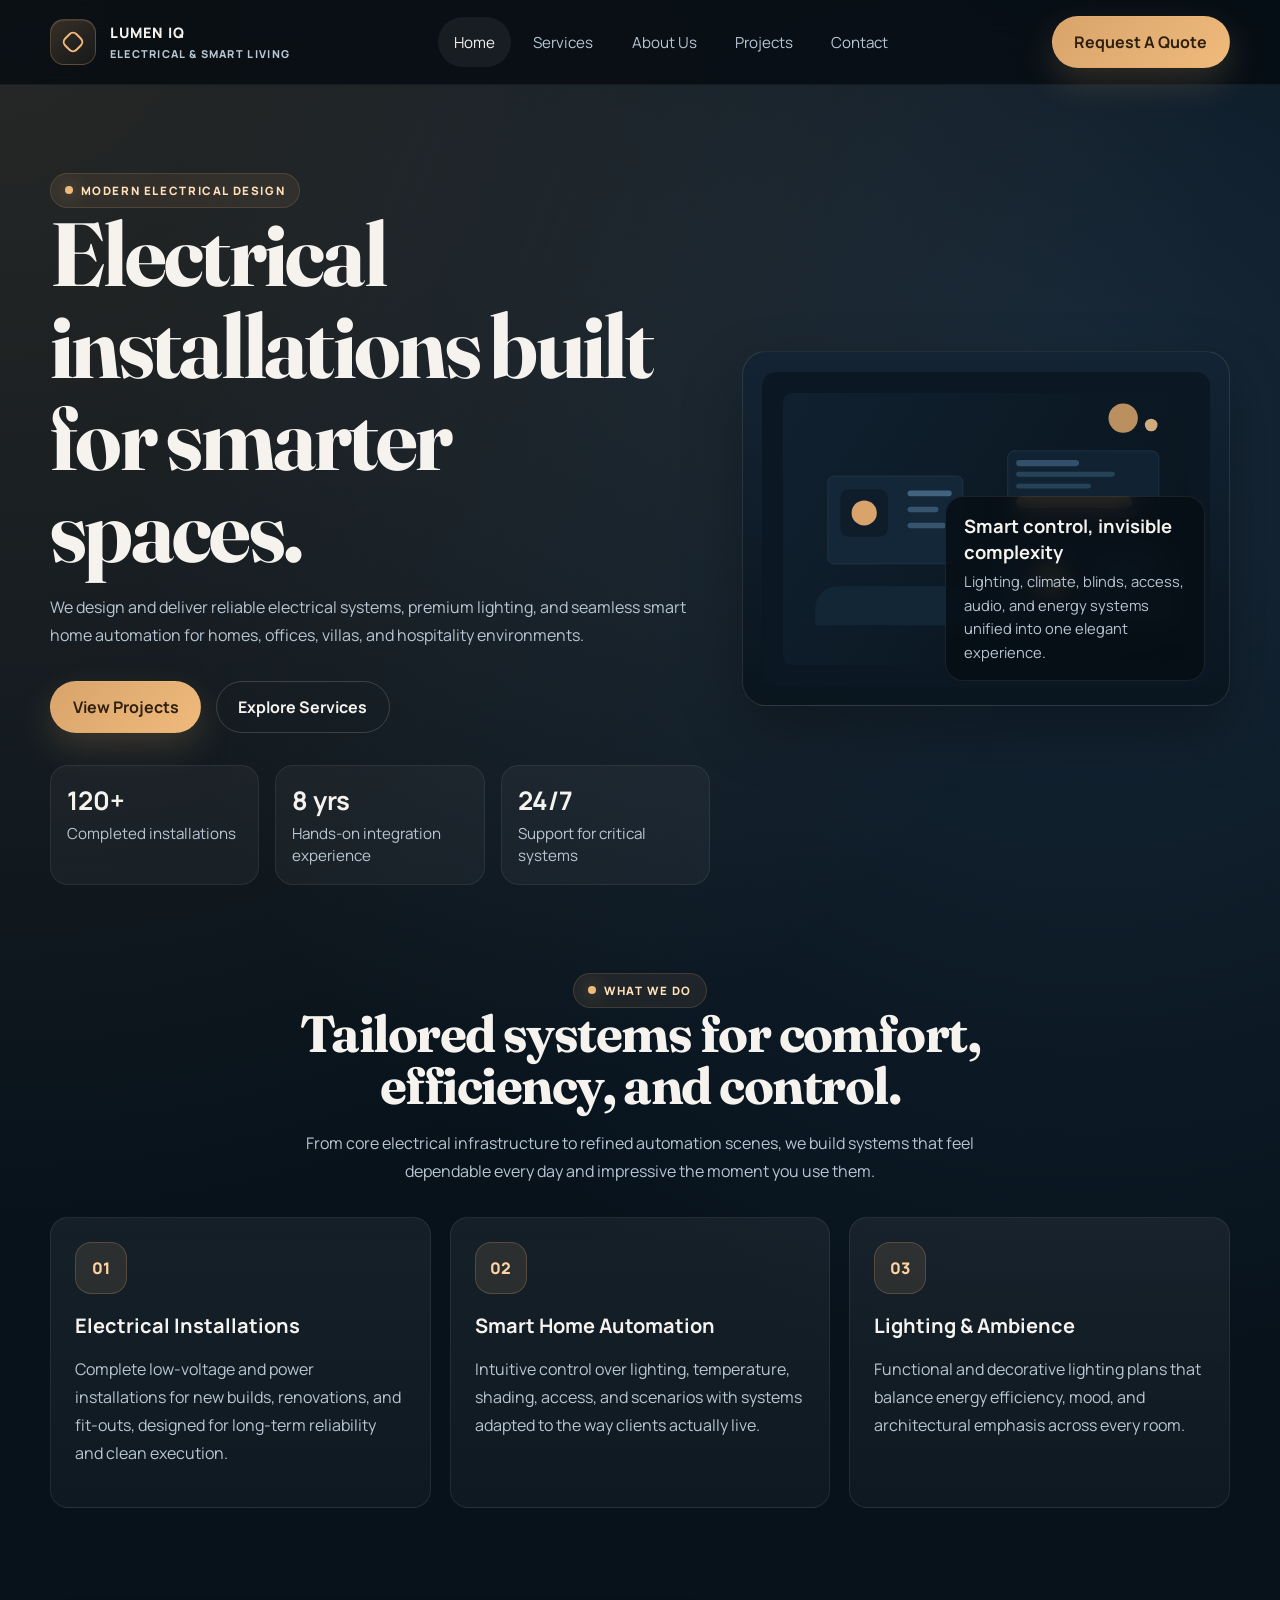
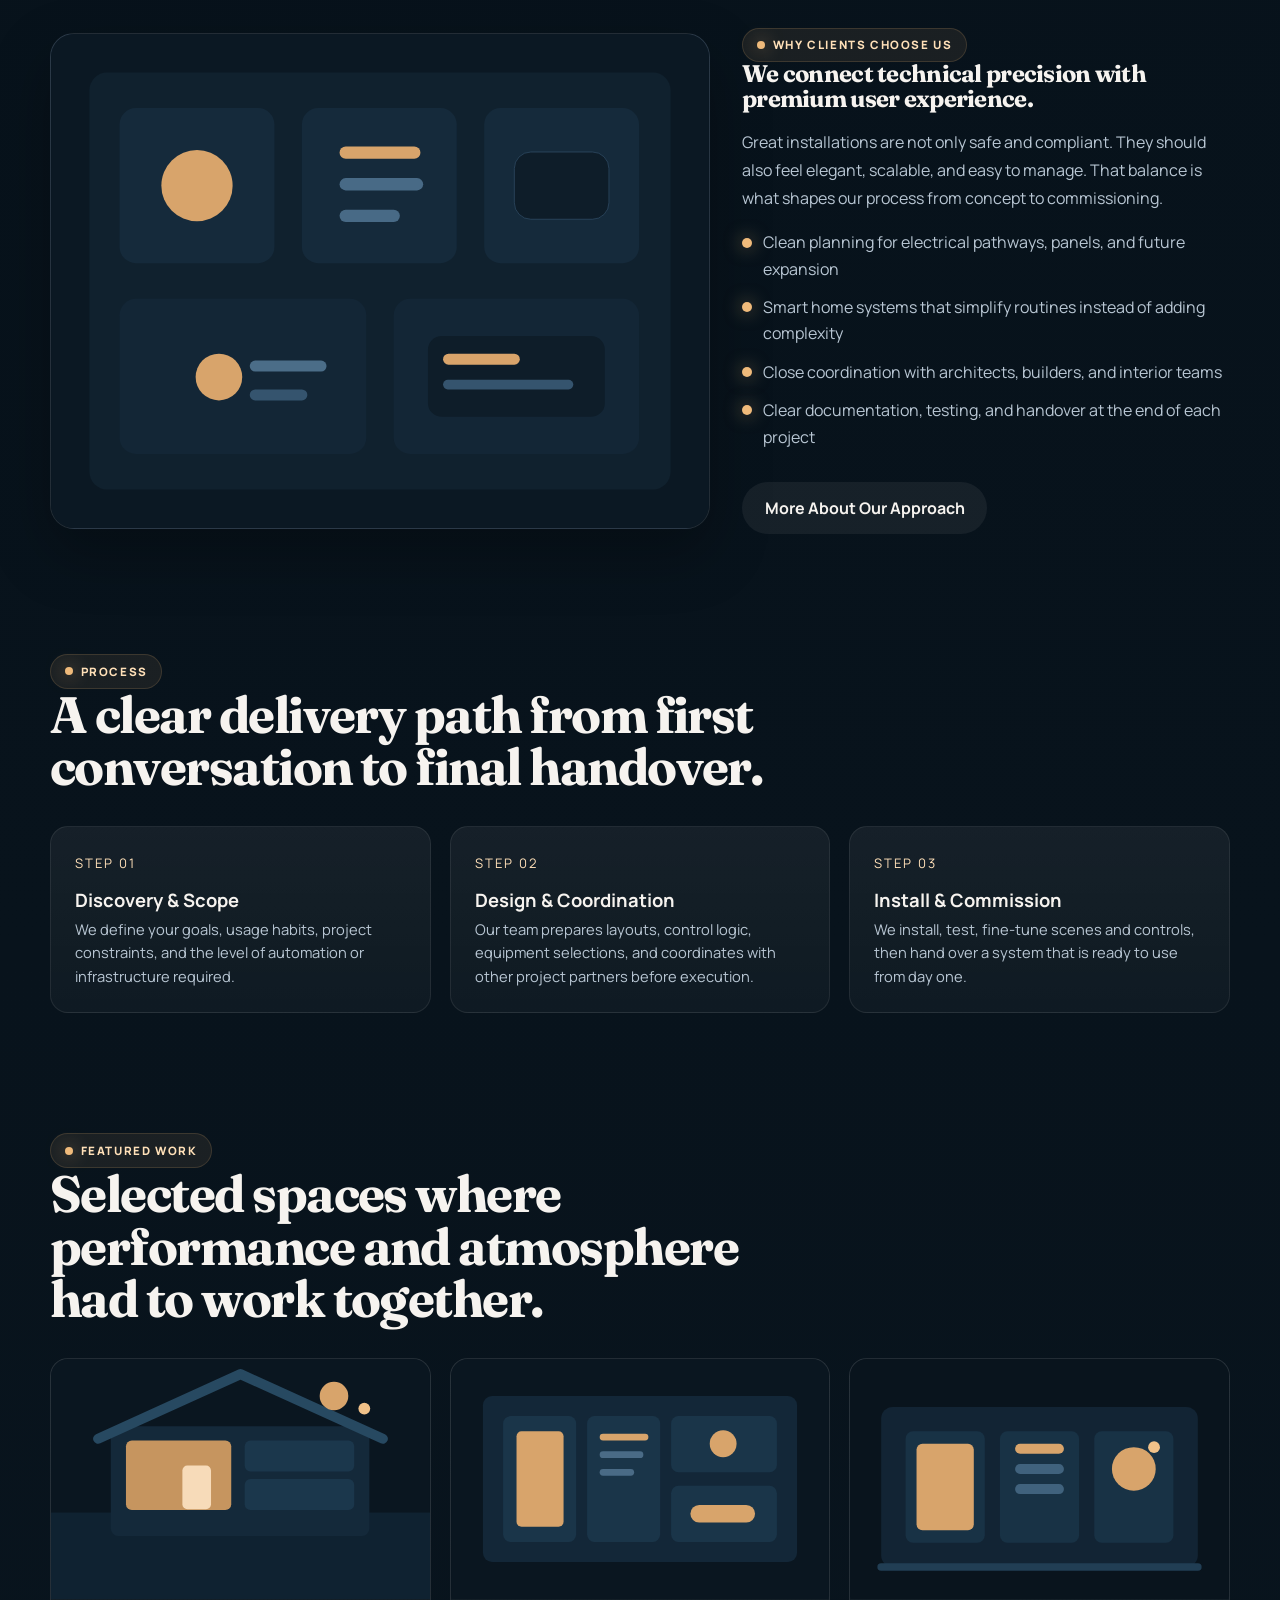
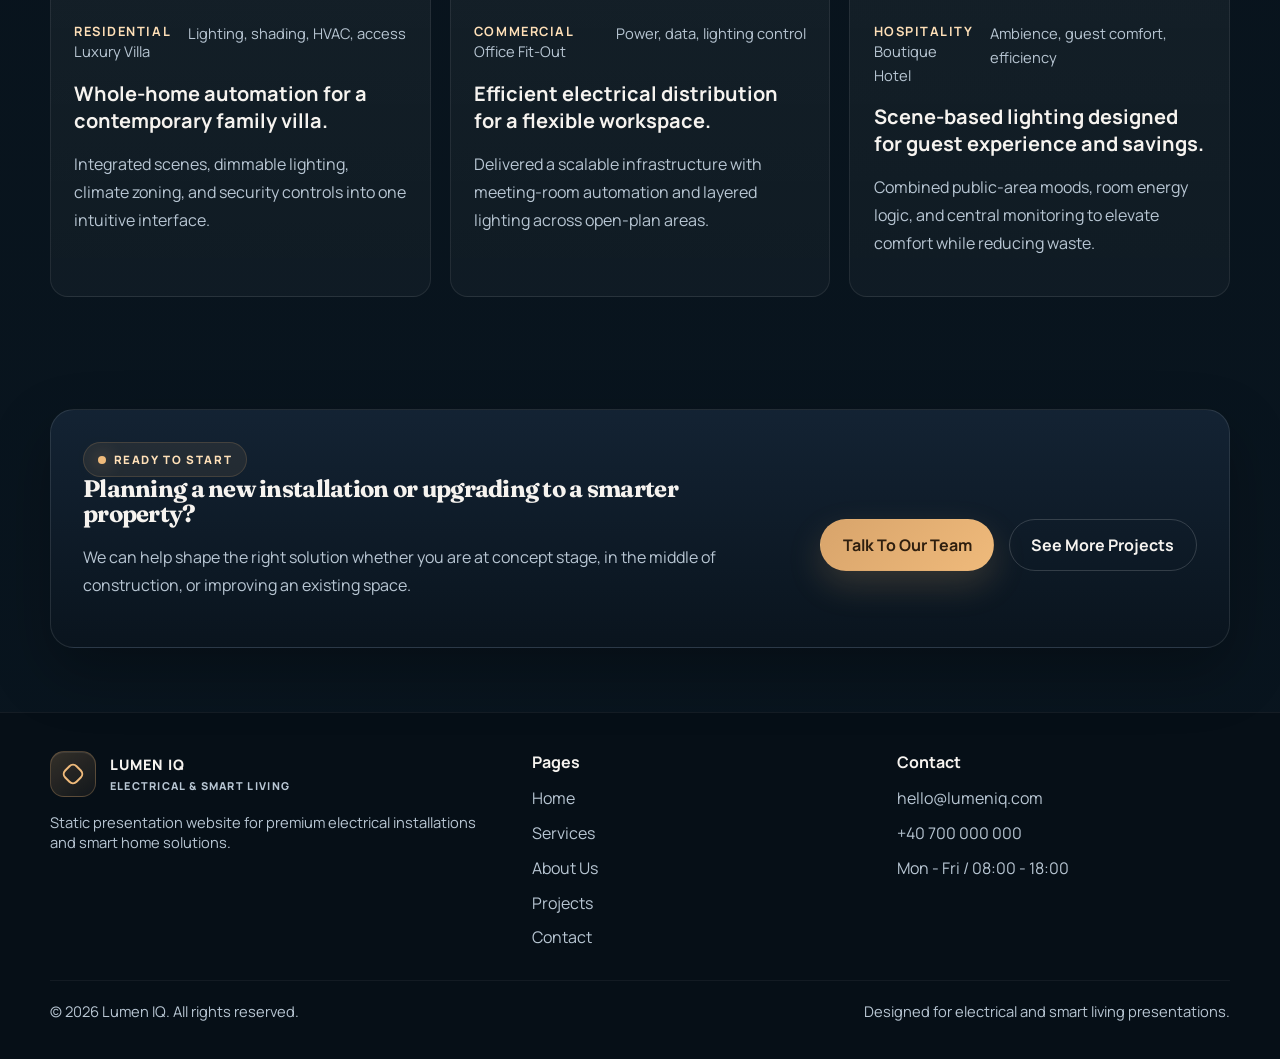
==== index.html @ ca64af01 "initial commit" ====
<!DOCTYPE html>
<html lang="en">
  <head>
    <meta charset="UTF-8" />
    <meta name="viewport" content="width=device-width, initial-scale=1.0" />
    <title>Lumen IQ | Electrical Installations & Smart Home Solutions</title>
    <meta
      name="description"
      content="Premium electrical installations and smart home solutions for residential, commercial, and hospitality projects."
    />
    <link rel="preconnect" href="https://fonts.googleapis.com" />
    <link rel="preconnect" href="https://fonts.gstatic.com" crossorigin />
    <link
      href="https://fonts.googleapis.com/css2?family=Fraunces:wght@600;700&family=Manrope:wght@400;500;600;700;800&display=swap"
      rel="stylesheet"
    />
    <link rel="stylesheet" href="css/styles.css" />
  </head>
  <body>
    <div class="page-shell">
      <header class="site-header">
        <div class="container header-inner">
          <a class="brand" href="index.html">
            <span class="brand-mark"></span>
            <span class="brand-copy">
              <span>Lumen IQ</span>
              <small>Electrical & Smart Living</small>
            </span>
          </a>
          <button
            class="nav-toggle"
            type="button"
            aria-label="Toggle navigation"
            aria-expanded="false"
            data-nav-toggle
          >
            &#9776;
          </button>
          <nav class="main-nav" data-nav>
            <a class="active" href="index.html">Home</a>
            <a href="services.html">Services</a>
            <a href="about.html">About Us</a>
            <a href="projects.html">Projects</a>
            <a href="contact.html">Contact</a>
          </nav>
          <div class="header-actions">
            <a class="button" href="contact.html">Request A Quote</a>
          </div>
        </div>
      </header>

      <main>
        <section class="hero">
          <div class="container hero-grid">
            <div class="hero-copy" data-reveal>
              <span class="eyebrow">Modern Electrical Design</span>
              <h1>Electrical installations built for smarter spaces.</h1>
              <p>
                We design and deliver reliable electrical systems, premium lighting, and seamless
                smart home automation for homes, offices, villas, and hospitality environments.
              </p>
              <div class="hero-actions">
                <a class="button" href="projects.html">View Projects</a>
                <a class="button-outline" href="services.html">Explore Services</a>
              </div>
              <div class="metrics">
                <div class="metric">
                  <strong>120+</strong>
                  <span>Completed installations</span>
                </div>
                <div class="metric">
                  <strong>8 yrs</strong>
                  <span>Hands-on integration experience</span>
                </div>
                <div class="metric">
                  <strong>24/7</strong>
                  <span>Support for critical systems</span>
                </div>
              </div>
            </div>

            <div class="hero-card" data-reveal>
              <img src="assets/img/hero-smart-home.svg" alt="Smart home control interface illustration" />
              <div class="hero-floating">
                <strong>Smart control, invisible complexity</strong>
                <span>
                  Lighting, climate, blinds, access, audio, and energy systems unified into one
                  elegant experience.
                </span>
              </div>
            </div>
          </div>
        </section>

        <section class="section">
          <div class="container">
            <div class="section-heading centered" data-reveal>
              <span class="eyebrow">What We Do</span>
              <h2>Tailored systems for comfort, efficiency, and control.</h2>
              <p>
                From core electrical infrastructure to refined automation scenes, we build systems
                that feel dependable every day and impressive the moment you use them.
              </p>
            </div>

            <div class="card-grid three">
              <article class="card" data-reveal>
                <div class="card-icon">01</div>
                <h3>Electrical Installations</h3>
                <p>
                  Complete low-voltage and power installations for new builds, renovations, and
                  fit-outs, designed for long-term reliability and clean execution.
                </p>
              </article>

              <article class="card" data-reveal>
                <div class="card-icon">02</div>
                <h3>Smart Home Automation</h3>
                <p>
                  Intuitive control over lighting, temperature, shading, access, and scenarios with
                  systems adapted to the way clients actually live.
                </p>
              </article>

              <article class="card" data-reveal>
                <div class="card-icon">03</div>
                <h3>Lighting & Ambience</h3>
                <p>
                  Functional and decorative lighting plans that balance energy efficiency, mood, and
                  architectural emphasis across every room.
                </p>
              </article>
            </div>
          </div>
        </section>

        <section class="section">
          <div class="container split-grid">
            <div class="visual-card" data-reveal>
              <img src="assets/img/services-overview.svg" alt="Overview of electrical and automation services" />
            </div>

            <div class="content-block" data-reveal>
              <span class="eyebrow">Why Clients Choose Us</span>
              <h2>We connect technical precision with premium user experience.</h2>
              <p>
                Great installations are not only safe and compliant. They should also feel elegant,
                scalable, and easy to manage. That balance is what shapes our process from concept
                to commissioning.
              </p>
              <ul class="feature-list">
                <li>Clean planning for electrical pathways, panels, and future expansion</li>
                <li>Smart home systems that simplify routines instead of adding complexity</li>
                <li>Close coordination with architects, builders, and interior teams</li>
                <li>Clear documentation, testing, and handover at the end of each project</li>
              </ul>
              <div class="inline-actions">
                <a class="button-ghost" href="about.html">More About Our Approach</a>
              </div>
            </div>
          </div>
        </section>

        <section class="section">
          <div class="container">
            <div class="section-heading" data-reveal>
              <span class="eyebrow">Process</span>
              <h2>A clear delivery path from first conversation to final handover.</h2>
            </div>

            <div class="timeline">
              <article class="timeline-step" data-reveal>
                <span class="step">Step 01</span>
                <strong>Discovery & Scope</strong>
                <span>
                  We define your goals, usage habits, project constraints, and the level of
                  automation or infrastructure required.
                </span>
              </article>
              <article class="timeline-step" data-reveal>
                <span class="step">Step 02</span>
                <strong>Design & Coordination</strong>
                <span>
                  Our team prepares layouts, control logic, equipment selections, and coordinates
                  with other project partners before execution.
                </span>
              </article>
              <article class="timeline-step" data-reveal>
                <span class="step">Step 03</span>
                <strong>Install & Commission</strong>
                <span>
                  We install, test, fine-tune scenes and controls, then hand over a system that is
                  ready to use from day one.
                </span>
              </article>
            </div>
          </div>
        </section>

        <section class="section">
          <div class="container">
            <div class="section-heading" data-reveal>
              <span class="eyebrow">Featured Work</span>
              <h2>Selected spaces where performance and atmosphere had to work together.</h2>
            </div>

            <div class="project-grid">
              <article class="project-card" data-reveal>
                <img src="assets/img/project-villa.svg" alt="Modern villa smart home project" />
                <div class="project-card-body">
                  <div class="project-meta">
                    <div>
                      <strong>Residential</strong>
                      <span>Luxury Villa</span>
                    </div>
                    <span>Lighting, shading, HVAC, access</span>
                  </div>
                  <h3>Whole-home automation for a contemporary family villa.</h3>
                  <p>
                    Integrated scenes, dimmable lighting, climate zoning, and security controls
                    into one intuitive interface.
                  </p>
                </div>
              </article>

              <article class="project-card" data-reveal>
                <img src="assets/img/project-office.svg" alt="Office electrical installation project" />
                <div class="project-card-body">
                  <div class="project-meta">
                    <div>
                      <strong>Commercial</strong>
                      <span>Office Fit-Out</span>
                    </div>
                    <span>Power, data, lighting control</span>
                  </div>
                  <h3>Efficient electrical distribution for a flexible workspace.</h3>
                  <p>
                    Delivered a scalable infrastructure with meeting-room automation and layered
                    lighting across open-plan areas.
                  </p>
                </div>
              </article>

              <article class="project-card" data-reveal>
                <img src="assets/img/project-hotel.svg" alt="Hospitality smart lighting project" />
                <div class="project-card-body">
                  <div class="project-meta">
                    <div>
                      <strong>Hospitality</strong>
                      <span>Boutique Hotel</span>
                    </div>
                    <span>Ambience, guest comfort, efficiency</span>
                  </div>
                  <h3>Scene-based lighting designed for guest experience and savings.</h3>
                  <p>
                    Combined public-area moods, room energy logic, and central monitoring to
                    elevate comfort while reducing waste.
                  </p>
                </div>
              </article>
            </div>
          </div>
        </section>

        <section class="band">
          <div class="container">
            <div class="cta-panel" data-reveal>
              <div class="cta-grid">
                <div class="cta-content">
                  <span class="eyebrow">Ready To Start</span>
                  <h2>Planning a new installation or upgrading to a smarter property?</h2>
                  <p>
                    We can help shape the right solution whether you are at concept stage, in the
                    middle of construction, or improving an existing space.
                  </p>
                </div>
                <div class="hero-actions">
                  <a class="button" href="contact.html">Talk To Our Team</a>
                  <a class="button-outline" href="projects.html">See More Projects</a>
                </div>
              </div>
            </div>
          </div>
        </section>
      </main>

      <footer class="site-footer">
        <div class="container">
          <div class="footer-grid">
            <div>
              <a class="brand" href="index.html">
                <span class="brand-mark"></span>
                <span class="brand-copy">
                  <span>Lumen IQ</span>
                  <small>Electrical & Smart Living</small>
                </span>
              </a>
              <p class="subtle">
                Static presentation website for premium electrical installations and smart home
                solutions.
              </p>
            </div>
            <div>
              <h3>Pages</h3>
              <ul class="footer-links">
                <li><a href="index.html">Home</a></li>
                <li><a href="services.html">Services</a></li>
                <li><a href="about.html">About Us</a></li>
                <li><a href="projects.html">Projects</a></li>
                <li><a href="contact.html">Contact</a></li>
              </ul>
            </div>
            <div>
              <h3>Contact</h3>
              <ul class="footer-contact">
                <li>hello@lumeniq.com</li>
                <li>+40 700 000 000</li>
                <li>Mon - Fri / 08:00 - 18:00</li>
              </ul>
            </div>
          </div>
          <div class="footer-bottom">
            <span>&copy; 2026 Lumen IQ. All rights reserved.</span>
            <span>Designed for electrical and smart living presentations.</span>
          </div>
        </div>
      </footer>
    </div>

    <script src="js/main.js"></script>
  </body>
</html>
---- css/styles.css ----
:root {
  --bg: #08131c;
  --bg-soft: #0f1d29;
  --panel: #122434;
  --panel-strong: #172b3c;
  --line: rgba(255, 255, 255, 0.1);
  --text: #f6f3ef;
  --muted: #b8c6d3;
  --accent: #d8a46b;
  --accent-strong: #efba7b;
  --accent-soft: rgba(216, 164, 107, 0.16);
  --success: #8fd2b0;
  --shadow: 0 24px 60px rgba(0, 0, 0, 0.28);
  --radius: 24px;
  --radius-sm: 18px;
  --container: 1180px;
}

*,
*::before,
*::after {
  box-sizing: border-box;
}

html {
  scroll-behavior: smooth;
}

body {
  margin: 0;
  font-family: "Manrope", "Segoe UI", sans-serif;
  color: var(--text);
  background:
    radial-gradient(circle at top left, rgba(216, 164, 107, 0.16), transparent 28%),
    radial-gradient(circle at 85% 10%, rgba(82, 121, 161, 0.22), transparent 24%),
    linear-gradient(180deg, #06111a 0%, #08131c 60%, #09151f 100%);
  min-height: 100vh;
}

img {
  display: block;
  max-width: 100%;
}

a {
  color: inherit;
  text-decoration: none;
}

button,
input,
textarea {
  font: inherit;
}

.page-shell {
  overflow: clip;
}

.container {
  width: min(calc(100% - 2rem), var(--container));
  margin: 0 auto;
}

.site-header {
  position: sticky;
  top: 0;
  z-index: 30;
  backdrop-filter: blur(18px);
  background: rgba(5, 12, 18, 0.82);
  border-bottom: 1px solid rgba(255, 255, 255, 0.05);
}

.header-inner {
  display: flex;
  align-items: center;
  justify-content: space-between;
  gap: 1rem;
  min-height: 84px;
}

.brand {
  display: inline-flex;
  align-items: center;
  gap: 0.85rem;
  font-weight: 800;
  letter-spacing: 0.08em;
  text-transform: uppercase;
  font-size: 0.9rem;
}

.brand-mark {
  width: 46px;
  height: 46px;
  border-radius: 14px;
  display: grid;
  place-items: center;
  background: linear-gradient(145deg, rgba(216, 164, 107, 0.22), rgba(216, 164, 107, 0.06));
  border: 1px solid rgba(216, 164, 107, 0.28);
  box-shadow: inset 0 1px 0 rgba(255, 255, 255, 0.08);
}

.brand-mark::before {
  content: "";
  width: 18px;
  height: 18px;
  border-radius: 6px;
  border: 2px solid var(--accent-strong);
  transform: rotate(45deg);
}

.brand-copy small {
  display: block;
  color: var(--muted);
  letter-spacing: 0.12em;
  font-size: 0.68rem;
  margin-top: 0.2rem;
}

.nav-toggle {
  display: none;
  border: 0;
  background: rgba(255, 255, 255, 0.06);
  color: var(--text);
  width: 48px;
  height: 48px;
  border-radius: 14px;
}

.main-nav {
  display: flex;
  align-items: center;
  gap: 0.4rem;
}

.main-nav a {
  padding: 0.9rem 1rem;
  border-radius: 999px;
  color: var(--muted);
  font-size: 0.95rem;
  transition: 0.25s ease;
}

.main-nav a:hover,
.main-nav a.active {
  color: var(--text);
  background: rgba(255, 255, 255, 0.06);
}

.header-actions {
  display: flex;
  align-items: center;
  gap: 0.75rem;
}

.eyebrow {
  display: inline-flex;
  align-items: center;
  gap: 0.5rem;
  padding: 0.55rem 0.85rem;
  border-radius: 999px;
  background: rgba(216, 164, 107, 0.09);
  border: 1px solid rgba(216, 164, 107, 0.18);
  color: #ffe0b8;
  text-transform: uppercase;
  letter-spacing: 0.14em;
  font-size: 0.72rem;
  font-weight: 800;
}

.eyebrow::before {
  content: "";
  width: 8px;
  height: 8px;
  border-radius: 999px;
  background: var(--accent-strong);
  box-shadow: 0 0 18px rgba(239, 186, 123, 0.7);
}

.page-hero,
.hero {
  padding: 5.5rem 0 3rem;
}

.hero-grid,
.page-hero-grid,
.split-grid,
.contact-grid,
.case-grid,
.detail-grid,
.cta-grid {
  display: grid;
  gap: 2rem;
}

.hero-grid,
.page-hero-grid,
.split-grid,
.case-grid,
.detail-grid {
  grid-template-columns: 1.15fr 0.85fr;
  align-items: center;
}

.hero-copy h1,
.page-hero-copy h1,
.section-heading h2,
.content-block h2,
.cta-content h2,
.case-study-copy h2 {
  font-family: "Fraunces", Georgia, serif;
  line-height: 1.03;
  letter-spacing: -0.03em;
  margin: 0 0 1rem;
}

.hero-copy h1,
.page-hero-copy h1 {
  font-size: clamp(2.9rem, 7vw, 5.8rem);
  max-width: 11ch;
}

.hero-copy p,
.page-hero-copy p,
.section-heading p,
.content-block p,
.cta-content p,
.case-study-copy p,
.card p,
.project-card p,
.contact-card p,
.faq-item p,
.stat p,
.list-card p {
  color: var(--muted);
  line-height: 1.75;
}

.hero-actions,
.inline-actions {
  display: flex;
  flex-wrap: wrap;
  gap: 0.9rem;
  margin-top: 2rem;
}

.button,
.button-outline,
.button-ghost {
  display: inline-flex;
  align-items: center;
  justify-content: center;
  gap: 0.6rem;
  min-height: 52px;
  padding: 0 1.35rem;
  border-radius: 999px;
  border: 1px solid transparent;
  font-weight: 700;
  transition: transform 0.25s ease, background 0.25s ease, border-color 0.25s ease;
}

.button {
  background: linear-gradient(135deg, var(--accent), var(--accent-strong));
  color: #2f1f0f;
  box-shadow: 0 14px 34px rgba(216, 164, 107, 0.2);
}

.button-outline {
  background: transparent;
  color: var(--text);
  border-color: rgba(255, 255, 255, 0.16);
}

.button-ghost {
  background: rgba(255, 255, 255, 0.06);
  color: var(--text);
}

.button:hover,
.button-outline:hover,
.button-ghost:hover {
  transform: translateY(-2px);
}

.hero-card,
.visual-card,
.cta-panel,
.quote-panel,
.contact-panel,
.panel,
.image-card {
  position: relative;
  border-radius: var(--radius);
  overflow: hidden;
  background: linear-gradient(180deg, rgba(20, 36, 52, 0.96), rgba(10, 21, 30, 0.96));
  border: 1px solid var(--line);
  box-shadow: var(--shadow);
}

.hero-card {
  padding: 1.2rem;
}

.hero-card img,
.visual-card img,
.image-card img {
  width: 100%;
  height: 100%;
  object-fit: cover;
  border-radius: calc(var(--radius) - 10px);
}

.hero-floating {
  position: absolute;
  inset: auto 1.5rem 1.5rem auto;
  max-width: 260px;
  padding: 1rem 1.1rem;
  border-radius: 18px;
  background: rgba(7, 14, 20, 0.82);
  border: 1px solid rgba(255, 255, 255, 0.08);
  backdrop-filter: blur(12px);
}

.hero-floating strong,
.project-meta strong,
.stat strong,
.info-tile strong,
.timeline-step strong {
  display: block;
  font-size: 1.15rem;
  margin-bottom: 0.3rem;
}

.hero-floating span,
.project-meta span,
.info-tile span,
.timeline-step span {
  color: var(--muted);
  line-height: 1.6;
  font-size: 0.92rem;
}

.metrics {
  display: grid;
  grid-template-columns: repeat(3, minmax(0, 1fr));
  gap: 1rem;
  margin-top: 2rem;
}

.metric {
  padding: 1.1rem 1rem;
  border-radius: 18px;
  background: rgba(255, 255, 255, 0.04);
  border: 1px solid rgba(255, 255, 255, 0.07);
}

.metric strong {
  display: block;
  font-size: 1.6rem;
  margin-bottom: 0.25rem;
}

.metric span {
  color: var(--muted);
  font-size: 0.95rem;
}

.section {
  padding: 2.5rem 0 5rem;
}

.section-heading {
  max-width: 720px;
  margin-bottom: 2rem;
}

.section-heading h2 {
  font-size: clamp(2rem, 4vw, 3.45rem);
}

.section-heading.centered {
  margin-inline: auto;
  text-align: center;
}

.card-grid,
.service-grid,
.project-grid,
.value-grid,
.team-grid,
.faq-grid,
.contact-cards,
.stats-grid,
.timeline,
.tags,
.mini-grid {
  display: grid;
  gap: 1.2rem;
}

.card-grid.three,
.project-grid,
.value-grid,
.team-grid,
.faq-grid,
.contact-cards,
.stats-grid,
.timeline {
  grid-template-columns: repeat(3, minmax(0, 1fr));
}

.service-grid,
.mini-grid {
  grid-template-columns: repeat(2, minmax(0, 1fr));
}

.card,
.project-card,
.list-card,
.contact-card,
.faq-item,
.timeline-step,
.info-tile {
  padding: 1.5rem;
  border-radius: var(--radius-sm);
  background: linear-gradient(180deg, rgba(255, 255, 255, 0.06), rgba(255, 255, 255, 0.03));
  border: 1px solid rgba(255, 255, 255, 0.08);
}

.card-icon,
.service-index,
.badge {
  width: 52px;
  height: 52px;
  border-radius: 16px;
  display: grid;
  place-items: center;
  margin-bottom: 1.1rem;
  background: rgba(216, 164, 107, 0.12);
  border: 1px solid rgba(216, 164, 107, 0.24);
  color: #ffd3a2;
  font-weight: 800;
}

.service-index {
  width: 62px;
  font-size: 0.95rem;
}

.card h3,
.project-card h3,
.list-card h3,
.faq-item h3,
.contact-card h3,
.content-block h3 {
  margin: 0 0 0.65rem;
  font-size: 1.25rem;
}

.check-list,
.feature-list,
.contact-list,
.service-points {
  list-style: none;
  padding: 0;
  margin: 1.1rem 0 0;
  display: grid;
  gap: 0.75rem;
}

.check-list li,
.feature-list li,
.contact-list li,
.service-points li {
  display: flex;
  gap: 0.7rem;
  align-items: flex-start;
  color: var(--muted);
  line-height: 1.65;
}

.check-list li::before,
.feature-list li::before,
.contact-list li::before,
.service-points li::before {
  content: "";
  width: 10px;
  height: 10px;
  border-radius: 999px;
  margin-top: 0.52rem;
  flex: 0 0 auto;
  background: var(--accent-strong);
  box-shadow: 0 0 18px rgba(239, 186, 123, 0.6);
}

.band {
  padding: 2rem 0;
}

.cta-panel {
  padding: 2rem;
}

.cta-grid {
  grid-template-columns: 1fr auto;
  align-items: center;
}

.quote-panel,
.contact-panel,
.panel {
  padding: 1.8rem;
}

.quote-panel p {
  font-family: "Fraunces", Georgia, serif;
  font-size: 1.5rem;
  line-height: 1.5;
  margin: 0;
}

.quote-panel footer {
  color: var(--muted);
  margin-top: 1rem;
}

.stat {
  padding: 1.5rem;
  border-radius: var(--radius-sm);
  background: rgba(255, 255, 255, 0.04);
  border: 1px solid rgba(255, 255, 255, 0.08);
}

.stat strong {
  font-size: 2rem;
}

.project-card {
  overflow: hidden;
  padding: 0;
}

.project-card img {
  height: 240px;
  width: 100%;
  object-fit: cover;
}

.project-card-body {
  padding: 1.45rem;
}

.project-meta {
  display: flex;
  justify-content: space-between;
  gap: 1rem;
  margin-bottom: 1rem;
  color: var(--muted);
  font-size: 0.95rem;
}

.project-meta strong {
  font-size: 0.8rem;
  text-transform: uppercase;
  letter-spacing: 0.12em;
  margin-bottom: 0;
  color: #ffe0b8;
}

.tags {
  grid-template-columns: repeat(auto-fit, minmax(120px, max-content));
  justify-content: flex-start;
}

.tag {
  display: inline-flex;
  align-items: center;
  justify-content: center;
  min-height: 42px;
  padding: 0 1rem;
  border-radius: 999px;
  background: rgba(255, 255, 255, 0.05);
  border: 1px solid rgba(255, 255, 255, 0.08);
  color: var(--muted);
  font-size: 0.92rem;
}

.page-hero-copy {
  max-width: 720px;
}

.page-hero-copy h1 {
  max-width: none;
}

.pill-row {
  display: flex;
  flex-wrap: wrap;
  gap: 0.75rem;
  margin-top: 1.5rem;
}

.pill {
  display: inline-flex;
  align-items: center;
  gap: 0.5rem;
  min-height: 40px;
  padding: 0 1rem;
  border-radius: 999px;
  background: rgba(255, 255, 255, 0.05);
  border: 1px solid rgba(255, 255, 255, 0.08);
  color: var(--muted);
}

.timeline-step {
  min-height: 100%;
}

.timeline-step span.step {
  display: inline-flex;
  margin-bottom: 0.8rem;
  color: #ffe0b8;
  font-size: 0.82rem;
  text-transform: uppercase;
  letter-spacing: 0.15em;
}

.contact-grid {
  grid-template-columns: 0.9fr 1.1fr;
  align-items: start;
}

.contact-cards {
  margin-top: 1.5rem;
}

.contact-form {
  display: grid;
  gap: 1rem;
}

.field-row {
  display: grid;
  grid-template-columns: repeat(2, minmax(0, 1fr));
  gap: 1rem;
}

.field label {
  display: block;
  margin-bottom: 0.55rem;
  color: #dde7f0;
  font-size: 0.94rem;
}

.field input,
.field textarea {
  width: 100%;
  border: 1px solid rgba(255, 255, 255, 0.1);
  background: rgba(255, 255, 255, 0.04);
  color: var(--text);
  padding: 0.95rem 1rem;
  border-radius: 16px;
  outline: none;
  transition: border-color 0.25s ease, background 0.25s ease;
}

.field input:focus,
.field textarea:focus {
  border-color: rgba(216, 164, 107, 0.55);
  background: rgba(255, 255, 255, 0.06);
}

.form-note,
.subtle {
  color: var(--muted);
  font-size: 0.92rem;
}

.status-note {
  display: none;
  padding: 0.85rem 1rem;
  border-radius: 14px;
  background: rgba(143, 210, 176, 0.12);
  border: 1px solid rgba(143, 210, 176, 0.2);
  color: #d7f4e4;
}

.status-note.visible {
  display: block;
}

.faq-item p,
.contact-card p,
.list-card p {
  margin-bottom: 0;
}

.site-footer {
  margin-top: 2rem;
  padding: 2.4rem 0;
  border-top: 1px solid rgba(255, 255, 255, 0.06);
  background: rgba(4, 10, 16, 0.5);
}

.footer-grid {
  display: grid;
  grid-template-columns: 1.15fr 0.85fr 0.85fr;
  gap: 2rem;
  align-items: start;
}

.footer-grid h3 {
  margin-top: 0;
  margin-bottom: 0.9rem;
  font-size: 1rem;
}

.footer-links,
.footer-contact {
  list-style: none;
  padding: 0;
  margin: 0;
  display: grid;
  gap: 0.8rem;
  color: var(--muted);
}

.footer-bottom {
  margin-top: 2rem;
  padding-top: 1.2rem;
  border-top: 1px solid rgba(255, 255, 255, 0.05);
  display: flex;
  justify-content: space-between;
  gap: 1rem;
  color: var(--muted);
  font-size: 0.92rem;
}

[data-reveal] {
  opacity: 0;
  transform: translateY(24px);
  transition: opacity 0.6s ease, transform 0.6s ease;
}

[data-reveal].visible {
  opacity: 1;
  transform: translateY(0);
}

@media (max-width: 980px) {
  .main-nav {
    position: absolute;
    top: calc(100% + 0.75rem);
    left: 1rem;
    right: 1rem;
    padding: 1rem;
    border-radius: 22px;
    border: 1px solid rgba(255, 255, 255, 0.08);
    background: rgba(7, 14, 20, 0.96);
    box-shadow: var(--shadow);
    flex-direction: column;
    align-items: stretch;
    display: none;
  }

  .main-nav.open {
    display: flex;
  }

  .main-nav a {
    border-radius: 14px;
  }

  .nav-toggle {
    display: inline-grid;
    place-items: center;
  }

  .header-actions .button {
    display: none;
  }

  .hero-grid,
  .page-hero-grid,
  .split-grid,
  .detail-grid,
  .case-grid,
  .contact-grid,
  .cta-grid,
  .footer-grid {
    grid-template-columns: 1fr;
  }

  .card-grid.three,
  .project-grid,
  .value-grid,
  .team-grid,
  .faq-grid,
  .contact-cards,
  .stats-grid,
  .timeline,
  .service-grid,
  .mini-grid,
  .field-row,
  .metrics {
    grid-template-columns: 1fr;
  }

  .page-hero,
  .hero {
    padding-top: 4.5rem;
  }

  .hero-copy h1,
  .page-hero-copy h1 {
    max-width: none;
  }

  .hero-floating {
    position: static;
    margin-top: 1rem;
    max-width: none;
  }
}

@media (max-width: 640px) {
  .container {
    width: min(calc(100% - 1.25rem), var(--container));
  }

  .header-inner {
    min-height: 76px;
  }

  .brand-copy span {
    display: block;
  }

  .hero-copy h1,
  .page-hero-copy h1 {
    font-size: clamp(2.4rem, 12vw, 4rem);
  }

  .section {
    padding: 2rem 0 4rem;
  }

  .cta-panel,
  .quote-panel,
  .contact-panel,
  .panel,
  .card,
  .project-card-body,
  .list-card,
  .contact-card,
  .faq-item,
  .timeline-step {
    padding: 1.25rem;
  }
}
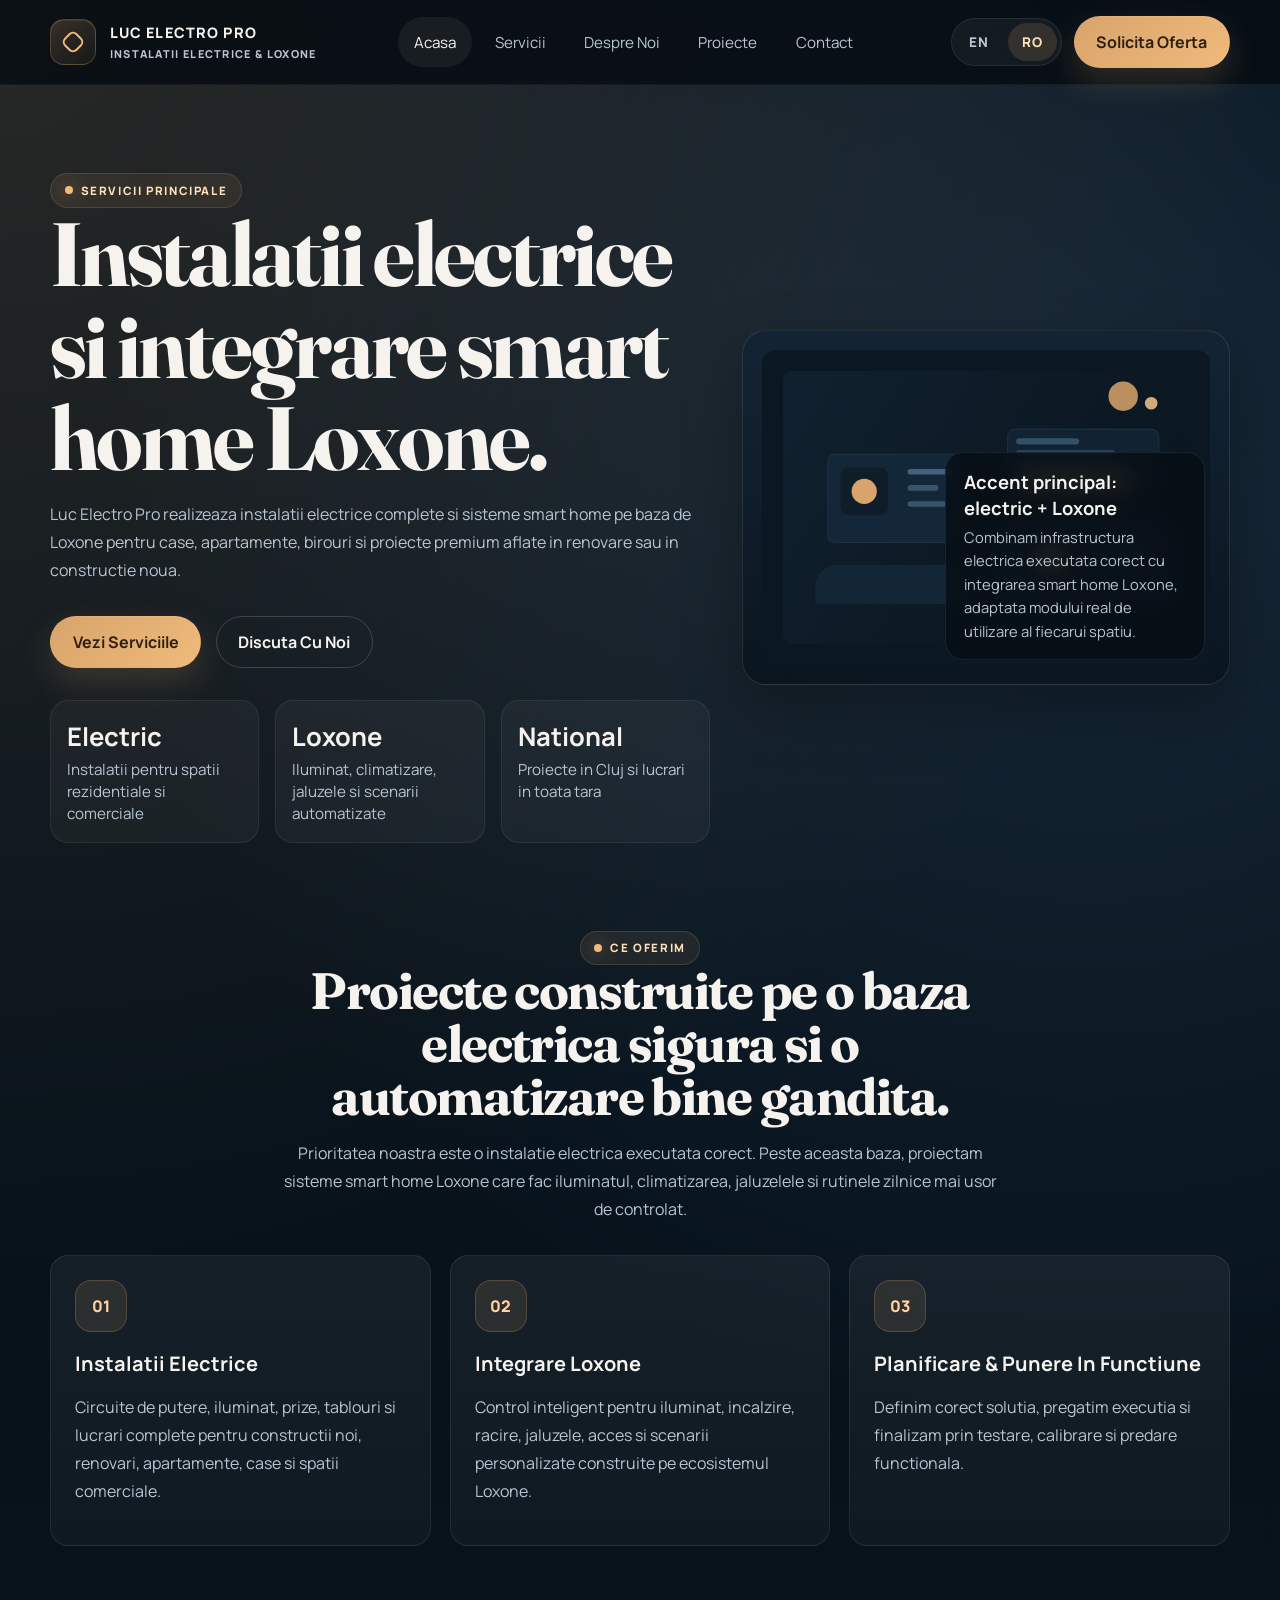
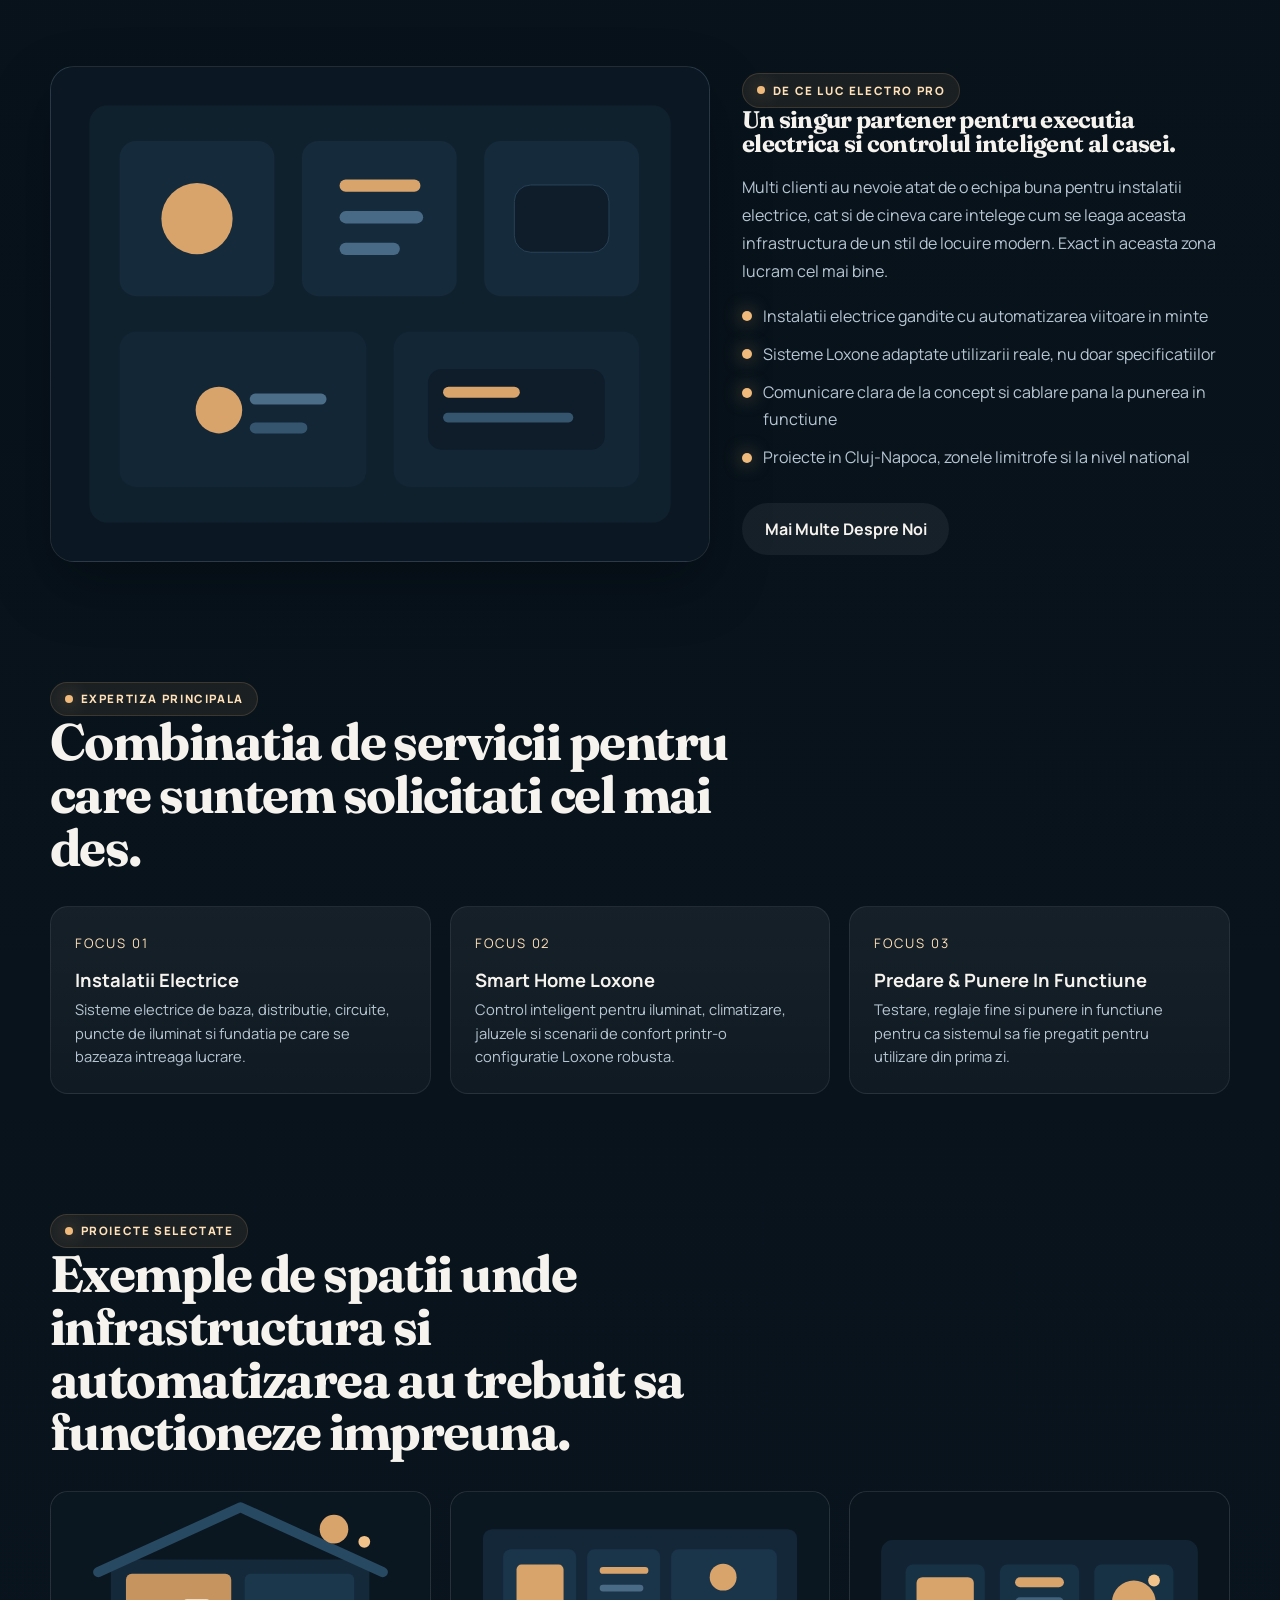
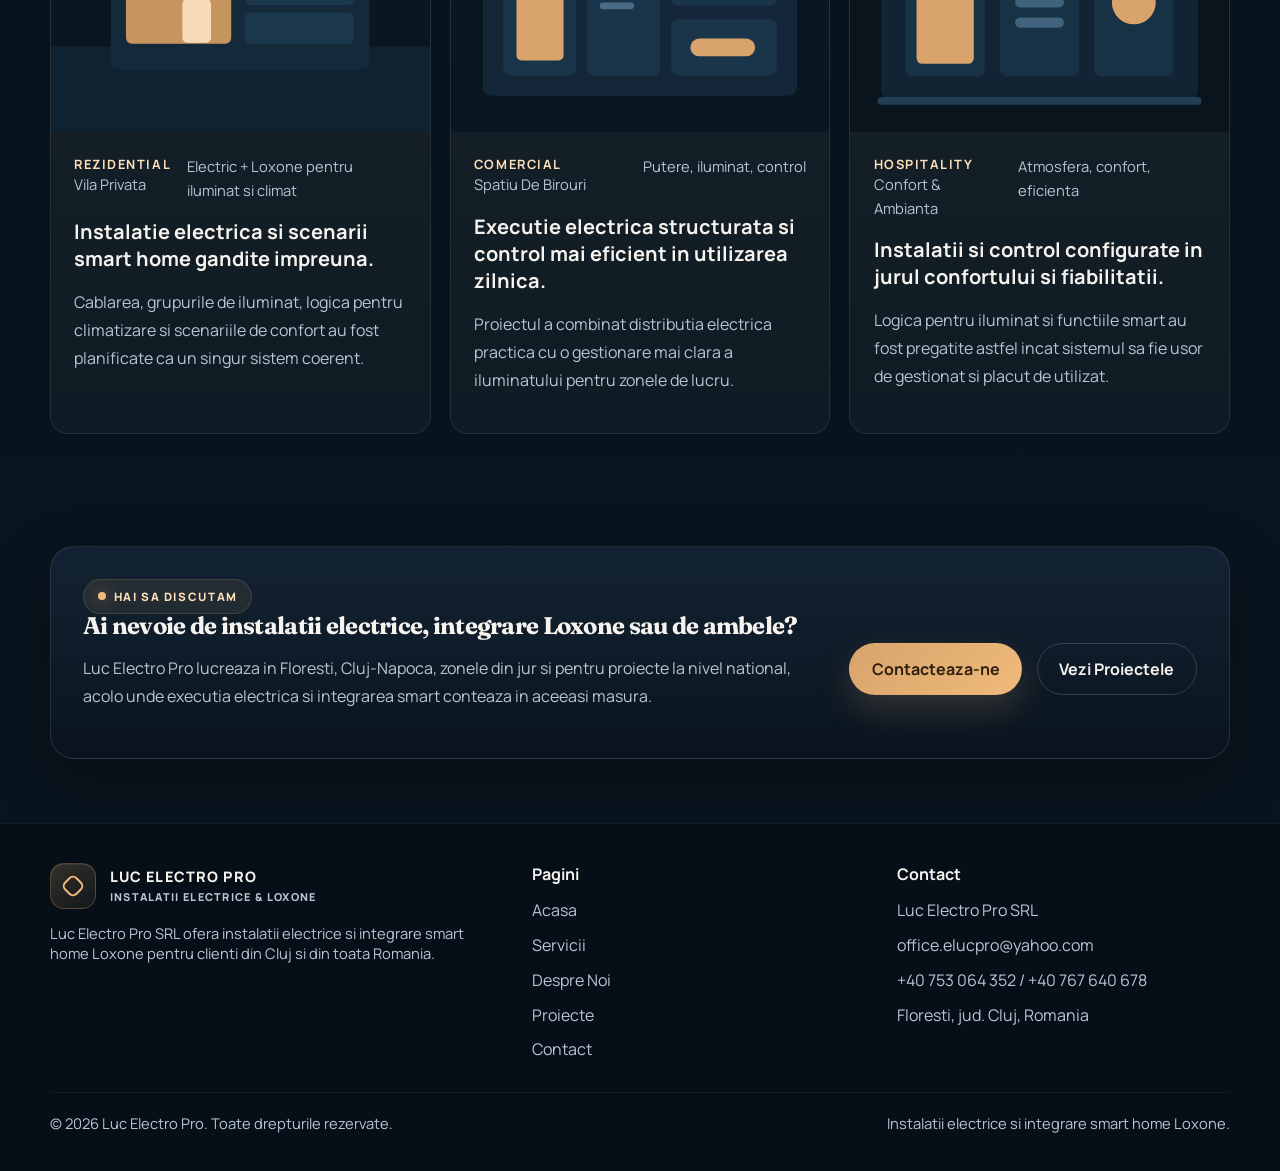
==== commit 5f746fec: "Add Luc Electro Pro bilingual site and SEO updates" ====
--- a/index.html
+++ b/index.html
@@ -1,13 +1,43 @@
 <!DOCTYPE html>
-<html lang="en">
+<html lang="ro">
   <head>
     <meta charset="UTF-8" />
     <meta name="viewport" content="width=device-width, initial-scale=1.0" />
-    <title>Lumen IQ | Electrical Installations & Smart Home Solutions</title>
+    <title>Luc Electro Pro | Instalatii Electrice si Integrare Smart Home Loxone</title>
     <meta
       name="description"
-      content="Premium electrical installations and smart home solutions for residential, commercial, and hospitality projects."
+      content="Luc Electro Pro SRL ofera instalatii electrice si integrare smart home Loxone in Cluj-Napoca, zonele din jur si pentru proiecte la nivel national."
     />
+    <meta name="robots" content="index, follow" />
+    <link rel="canonical" href="/index.html" />
+    <link rel="alternate" hreflang="ro" href="/index.html" />
+    <link rel="alternate" hreflang="en" href="/en/index.html" />
+    <link rel="alternate" hreflang="x-default" href="/index.html" />
+    <meta property="og:type" content="website" />
+    <meta property="og:title" content="Luc Electro Pro | Instalatii Electrice si Integrare Smart Home Loxone" />
+    <meta property="og:description" content="Luc Electro Pro SRL ofera instalatii electrice si integrare smart home Loxone in Cluj-Napoca, zonele din jur si pentru proiecte la nivel national." />
+    <meta property="og:locale" content="ro_RO" />
+    <meta property="og:locale:alternate" content="en_US" />
+    <meta name="twitter:card" content="summary_large_image" />
+    <script type="application/ld+json">
+      {
+        "@context": "https://schema.org",
+        "@type": "Electrician",
+        "name": "Luc Electro Pro SRL",
+        "email": "office.elucpro@yahoo.com",
+        "telephone": ["+40 753 064 352", "+40 767 640 678"],
+        "address": {
+          "@type": "PostalAddress",
+          "streetAddress": "Strada Somesului nr. 2B, scara 1, ap.3",
+          "addressLocality": "Floresti",
+          "addressRegion": "Cluj",
+          "addressCountry": "RO"
+        },
+        "areaServed": ["Cluj-Napoca", "Zonele din jur", "Romania"],
+        "knowsLanguage": ["ro", "en"],
+        "description": "Instalatii electrice si integrare smart home Loxone pentru proiecte rezidentiale, comerciale si nationale."
+      }
+    </script>
     <link rel="preconnect" href="https://fonts.googleapis.com" />
     <link rel="preconnect" href="https://fonts.gstatic.com" crossorigin />
     <link
@@ -23,28 +53,26 @@
           <a class="brand" href="index.html">
             <span class="brand-mark"></span>
             <span class="brand-copy">
-              <span>Lumen IQ</span>
-              <small>Electrical & Smart Living</small>
+              <span>Luc Electro Pro</span>
+              <small>Instalatii Electrice & Loxone</small>
             </span>
           </a>
-          <button
-            class="nav-toggle"
-            type="button"
-            aria-label="Toggle navigation"
-            aria-expanded="false"
-            data-nav-toggle
-          >
+          <button class="nav-toggle" type="button" aria-label="Comuta navigatia" aria-expanded="false" data-nav-toggle>
             &#9776;
           </button>
           <nav class="main-nav" data-nav>
-            <a class="active" href="index.html">Home</a>
-            <a href="services.html">Services</a>
-            <a href="about.html">About Us</a>
-            <a href="projects.html">Projects</a>
+            <a class="active" href="index.html">Acasa</a>
+            <a href="services.html">Servicii</a>
+            <a href="about.html">Despre Noi</a>
+            <a href="projects.html">Proiecte</a>
             <a href="contact.html">Contact</a>
           </nav>
           <div class="header-actions">
-            <a class="button" href="contact.html">Request A Quote</a>
+            <div class="lang-switch" aria-label="Selector limba">
+              <a href="en/index.html">EN</a>
+              <a class="active" href="index.html">RO</a>
+            </div>
+            <a class="button" href="contact.html">Solicita Oferta</a>
           </div>
         </div>
       </header>
@@ -53,39 +81,40 @@
         <section class="hero">
           <div class="container hero-grid">
             <div class="hero-copy" data-reveal>
-              <span class="eyebrow">Modern Electrical Design</span>
-              <h1>Electrical installations built for smarter spaces.</h1>
+              <span class="eyebrow">Servicii Principale</span>
+              <h1>Instalatii electrice si integrare smart home Loxone.</h1>
               <p>
-                We design and deliver reliable electrical systems, premium lighting, and seamless
-                smart home automation for homes, offices, villas, and hospitality environments.
+                Luc Electro Pro realizeaza instalatii electrice complete si sisteme smart home pe
+                baza de Loxone pentru case, apartamente, birouri si proiecte premium aflate in
+                renovare sau in constructie noua.
               </p>
               <div class="hero-actions">
-                <a class="button" href="projects.html">View Projects</a>
-                <a class="button-outline" href="services.html">Explore Services</a>
+                <a class="button" href="services.html">Vezi Serviciile</a>
+                <a class="button-outline" href="contact.html">Discuta Cu Noi</a>
               </div>
               <div class="metrics">
                 <div class="metric">
-                  <strong>120+</strong>
-                  <span>Completed installations</span>
+                  <strong>Electric</strong>
+                  <span>Instalatii pentru spatii rezidentiale si comerciale</span>
                 </div>
                 <div class="metric">
-                  <strong>8 yrs</strong>
-                  <span>Hands-on integration experience</span>
+                  <strong>Loxone</strong>
+                  <span>Iluminat, climatizare, jaluzele si scenarii automatizate</span>
                 </div>
                 <div class="metric">
-                  <strong>24/7</strong>
-                  <span>Support for critical systems</span>
+                  <strong>National</strong>
+                  <span>Proiecte in Cluj si lucrari in toata tara</span>
                 </div>
               </div>
             </div>
 
             <div class="hero-card" data-reveal>
-              <img src="assets/img/hero-smart-home.svg" alt="Smart home control interface illustration" />
+              <img src="assets/img/hero-smart-home.svg" alt="Ilustratie instalatii electrice si control smart home" />
               <div class="hero-floating">
-                <strong>Smart control, invisible complexity</strong>
+                <strong>Accent principal: electric + Loxone</strong>
                 <span>
-                  Lighting, climate, blinds, access, audio, and energy systems unified into one
-                  elegant experience.
+                  Combinam infrastructura electrica executata corect cu integrarea smart home
+                  Loxone, adaptata modului real de utilizare al fiecarui spatiu.
                 </span>
               </div>
             </div>
@@ -95,39 +124,40 @@
         <section class="section">
           <div class="container">
             <div class="section-heading centered" data-reveal>
-              <span class="eyebrow">What We Do</span>
-              <h2>Tailored systems for comfort, efficiency, and control.</h2>
+              <span class="eyebrow">Ce Oferim</span>
+              <h2>Proiecte construite pe o baza electrica sigura si o automatizare bine gandita.</h2>
               <p>
-                From core electrical infrastructure to refined automation scenes, we build systems
-                that feel dependable every day and impressive the moment you use them.
+                Prioritatea noastra este o instalatie electrica executata corect. Peste aceasta baza,
+                proiectam sisteme smart home Loxone care fac iluminatul, climatizarea, jaluzelele si
+                rutinele zilnice mai usor de controlat.
               </p>
             </div>
 
             <div class="card-grid three">
               <article class="card" data-reveal>
                 <div class="card-icon">01</div>
-                <h3>Electrical Installations</h3>
+                <h3>Instalatii Electrice</h3>
                 <p>
-                  Complete low-voltage and power installations for new builds, renovations, and
-                  fit-outs, designed for long-term reliability and clean execution.
+                  Circuite de putere, iluminat, prize, tablouri si lucrari complete pentru
+                  constructii noi, renovari, apartamente, case si spatii comerciale.
                 </p>
               </article>
 
               <article class="card" data-reveal>
                 <div class="card-icon">02</div>
-                <h3>Smart Home Automation</h3>
+                <h3>Integrare Loxone</h3>
                 <p>
-                  Intuitive control over lighting, temperature, shading, access, and scenarios with
-                  systems adapted to the way clients actually live.
+                  Control inteligent pentru iluminat, incalzire, racire, jaluzele, acces si scenarii
+                  personalizate construite pe ecosistemul Loxone.
                 </p>
               </article>
 
               <article class="card" data-reveal>
                 <div class="card-icon">03</div>
-                <h3>Lighting & Ambience</h3>
+                <h3>Planificare & Punere In Functiune</h3>
                 <p>
-                  Functional and decorative lighting plans that balance energy efficiency, mood, and
-                  architectural emphasis across every room.
+                  Definim corect solutia, pregatim executia si finalizam prin testare, calibrare si
+                  predare functionala.
                 </p>
               </article>
             </div>
@@ -137,25 +167,25 @@
         <section class="section">
           <div class="container split-grid">
             <div class="visual-card" data-reveal>
-              <img src="assets/img/services-overview.svg" alt="Overview of electrical and automation services" />
+              <img src="assets/img/services-overview.svg" alt="Prezentare servicii Luc Electro Pro" />
             </div>
 
             <div class="content-block" data-reveal>
-              <span class="eyebrow">Why Clients Choose Us</span>
-              <h2>We connect technical precision with premium user experience.</h2>
+              <span class="eyebrow">De Ce Luc Electro Pro</span>
+              <h2>Un singur partener pentru executia electrica si controlul inteligent al casei.</h2>
               <p>
-                Great installations are not only safe and compliant. They should also feel elegant,
-                scalable, and easy to manage. That balance is what shapes our process from concept
-                to commissioning.
+                Multi clienti au nevoie atat de o echipa buna pentru instalatii electrice, cat si de
+                cineva care intelege cum se leaga aceasta infrastructura de un stil de locuire modern.
+                Exact in aceasta zona lucram cel mai bine.
               </p>
               <ul class="feature-list">
-                <li>Clean planning for electrical pathways, panels, and future expansion</li>
-                <li>Smart home systems that simplify routines instead of adding complexity</li>
-                <li>Close coordination with architects, builders, and interior teams</li>
-                <li>Clear documentation, testing, and handover at the end of each project</li>
+                <li>Instalatii electrice gandite cu automatizarea viitoare in minte</li>
+                <li>Sisteme Loxone adaptate utilizarii reale, nu doar specificatiilor</li>
+                <li>Comunicare clara de la concept si cablare pana la punerea in functiune</li>
+                <li>Proiecte in Cluj-Napoca, zonele limitrofe si la nivel national</li>
               </ul>
               <div class="inline-actions">
-                <a class="button-ghost" href="about.html">More About Our Approach</a>
+                <a class="button-ghost" href="about.html">Mai Multe Despre Noi</a>
               </div>
             </div>
           </div>
@@ -164,33 +194,33 @@
         <section class="section">
           <div class="container">
             <div class="section-heading" data-reveal>
-              <span class="eyebrow">Process</span>
-              <h2>A clear delivery path from first conversation to final handover.</h2>
+              <span class="eyebrow">Expertiza Principala</span>
+              <h2>Combinatia de servicii pentru care suntem solicitati cel mai des.</h2>
             </div>
 
             <div class="timeline">
               <article class="timeline-step" data-reveal>
-                <span class="step">Step 01</span>
-                <strong>Discovery & Scope</strong>
+                <span class="step">Focus 01</span>
+                <strong>Instalatii Electrice</strong>
                 <span>
-                  We define your goals, usage habits, project constraints, and the level of
-                  automation or infrastructure required.
+                  Sisteme electrice de baza, distributie, circuite, puncte de iluminat si fundatia
+                  pe care se bazeaza intreaga lucrare.
                 </span>
               </article>
               <article class="timeline-step" data-reveal>
-                <span class="step">Step 02</span>
-                <strong>Design & Coordination</strong>
+                <span class="step">Focus 02</span>
+                <strong>Smart Home Loxone</strong>
                 <span>
-                  Our team prepares layouts, control logic, equipment selections, and coordinates
-                  with other project partners before execution.
+                  Control inteligent pentru iluminat, climatizare, jaluzele si scenarii de confort
+                  printr-o configuratie Loxone robusta.
                 </span>
               </article>
               <article class="timeline-step" data-reveal>
-                <span class="step">Step 03</span>
-                <strong>Install & Commission</strong>
+                <span class="step">Focus 03</span>
+                <strong>Predare & Punere In Functiune</strong>
                 <span>
-                  We install, test, fine-tune scenes and controls, then hand over a system that is
-                  ready to use from day one.
+                  Testare, reglaje fine si punere in functiune pentru ca sistemul sa fie pregatit
+                  pentru utilizare din prima zi.
                 </span>
               </article>
             </div>
@@ -200,61 +230,61 @@
         <section class="section">
           <div class="container">
             <div class="section-heading" data-reveal>
-              <span class="eyebrow">Featured Work</span>
-              <h2>Selected spaces where performance and atmosphere had to work together.</h2>
+              <span class="eyebrow">Proiecte Selectate</span>
+              <h2>Exemple de spatii unde infrastructura si automatizarea au trebuit sa functioneze impreuna.</h2>
             </div>
 
             <div class="project-grid">
               <article class="project-card" data-reveal>
-                <img src="assets/img/project-villa.svg" alt="Modern villa smart home project" />
+                <img src="assets/img/project-villa.svg" alt="Proiect rezidential electric si Loxone" />
                 <div class="project-card-body">
                   <div class="project-meta">
                     <div>
-                      <strong>Residential</strong>
-                      <span>Luxury Villa</span>
+                      <strong>Rezidential</strong>
+                      <span>Vila Privata</span>
                     </div>
-                    <span>Lighting, shading, HVAC, access</span>
+                    <span>Electric + Loxone pentru iluminat si climat</span>
                   </div>
-                  <h3>Whole-home automation for a contemporary family villa.</h3>
+                  <h3>Instalatie electrica si scenarii smart home gandite impreuna.</h3>
                   <p>
-                    Integrated scenes, dimmable lighting, climate zoning, and security controls
-                    into one intuitive interface.
+                    Cablarea, grupurile de iluminat, logica pentru climatizare si scenariile de
+                    confort au fost planificate ca un singur sistem coerent.
                   </p>
                 </div>
               </article>
 
               <article class="project-card" data-reveal>
-                <img src="assets/img/project-office.svg" alt="Office electrical installation project" />
+                <img src="assets/img/project-office.svg" alt="Proiect electric comercial" />
                 <div class="project-card-body">
                   <div class="project-meta">
                     <div>
-                      <strong>Commercial</strong>
-                      <span>Office Fit-Out</span>
+                      <strong>Comercial</strong>
+                      <span>Spatiu De Birouri</span>
                     </div>
-                    <span>Power, data, lighting control</span>
+                    <span>Putere, iluminat, control</span>
                   </div>
-                  <h3>Efficient electrical distribution for a flexible workspace.</h3>
+                  <h3>Executie electrica structurata si control mai eficient in utilizarea zilnica.</h3>
                   <p>
-                    Delivered a scalable infrastructure with meeting-room automation and layered
-                    lighting across open-plan areas.
+                    Proiectul a combinat distributia electrica practica cu o gestionare mai clara a
+                    iluminatului pentru zonele de lucru.
                   </p>
                 </div>
               </article>
 
               <article class="project-card" data-reveal>
-                <img src="assets/img/project-hotel.svg" alt="Hospitality smart lighting project" />
+                <img src="assets/img/project-hotel.svg" alt="Proiect ospitalitate iluminat si automatizare" />
                 <div class="project-card-body">
                   <div class="project-meta">
                     <div>
                       <strong>Hospitality</strong>
-                      <span>Boutique Hotel</span>
+                      <span>Confort & Ambianta</span>
                     </div>
-                    <span>Ambience, guest comfort, efficiency</span>
+                    <span>Atmosfera, confort, eficienta</span>
                   </div>
-                  <h3>Scene-based lighting designed for guest experience and savings.</h3>
+                  <h3>Instalatii si control configurate in jurul confortului si fiabilitatii.</h3>
                   <p>
-                    Combined public-area moods, room energy logic, and central monitoring to
-                    elevate comfort while reducing waste.
+                    Logica pentru iluminat si functiile smart au fost pregatite astfel incat sistemul
+                    sa fie usor de gestionat si placut de utilizat.
                   </p>
                 </div>
               </article>
@@ -267,16 +297,17 @@
             <div class="cta-panel" data-reveal>
               <div class="cta-grid">
                 <div class="cta-content">
-                  <span class="eyebrow">Ready To Start</span>
-                  <h2>Planning a new installation or upgrading to a smarter property?</h2>
+                  <span class="eyebrow">Hai Sa Discutam</span>
+                  <h2>Ai nevoie de instalatii electrice, integrare Loxone sau de ambele?</h2>
                   <p>
-                    We can help shape the right solution whether you are at concept stage, in the
-                    middle of construction, or improving an existing space.
+                    Luc Electro Pro lucreaza in Floresti, Cluj-Napoca, zonele din jur si pentru
+                    proiecte la nivel national, acolo unde executia electrica si integrarea smart
+                    conteaza in aceeasi masura.
                   </p>
                 </div>
                 <div class="hero-actions">
-                  <a class="button" href="contact.html">Talk To Our Team</a>
-                  <a class="button-outline" href="projects.html">See More Projects</a>
+                  <a class="button" href="contact.html">Contacteaza-ne</a>
+                  <a class="button-outline" href="projects.html">Vezi Proiectele</a>
                 </div>
               </div>
             </div>
@@ -291,37 +322,38 @@
               <a class="brand" href="index.html">
                 <span class="brand-mark"></span>
                 <span class="brand-copy">
-                  <span>Lumen IQ</span>
-                  <small>Electrical & Smart Living</small>
+                  <span>Luc Electro Pro</span>
+                  <small>Instalatii Electrice & Loxone</small>
                 </span>
               </a>
               <p class="subtle">
-                Static presentation website for premium electrical installations and smart home
-                solutions.
+                Luc Electro Pro SRL ofera instalatii electrice si integrare smart home Loxone pentru
+                clienti din Cluj si din toata Romania.
               </p>
             </div>
             <div>
-              <h3>Pages</h3>
+              <h3>Pagini</h3>
               <ul class="footer-links">
-                <li><a href="index.html">Home</a></li>
-                <li><a href="services.html">Services</a></li>
-                <li><a href="about.html">About Us</a></li>
-                <li><a href="projects.html">Projects</a></li>
+                <li><a href="index.html">Acasa</a></li>
+                <li><a href="services.html">Servicii</a></li>
+                <li><a href="about.html">Despre Noi</a></li>
+                <li><a href="projects.html">Proiecte</a></li>
                 <li><a href="contact.html">Contact</a></li>
               </ul>
             </div>
             <div>
               <h3>Contact</h3>
               <ul class="footer-contact">
-                <li>hello@lumeniq.com</li>
-                <li>+40 700 000 000</li>
-                <li>Mon - Fri / 08:00 - 18:00</li>
+                <li>Luc Electro Pro SRL</li>
+                <li>office.elucpro@yahoo.com</li>
+                <li>+40 753 064 352 / +40 767 640 678</li>
+                <li>Floresti, jud. Cluj, Romania</li>
               </ul>
             </div>
           </div>
           <div class="footer-bottom">
-            <span>&copy; 2026 Lumen IQ. All rights reserved.</span>
-            <span>Designed for electrical and smart living presentations.</span>
+            <span>&copy; 2026 Luc Electro Pro. Toate drepturile rezervate.</span>
+            <span>Instalatii electrice si integrare smart home Loxone.</span>
           </div>
         </div>
       </footer>
@@ -330,3 +362,5 @@
     <script src="js/main.js"></script>
   </body>
 </html>
+
+
--- a/css/styles.css
+++ b/css/styles.css
@@ -153,6 +153,36 @@
   gap: 0.75rem;
 }
 
+.lang-switch {
+  display: inline-flex;
+  align-items: center;
+  gap: 0.35rem;
+  padding: 0.25rem;
+  border-radius: 999px;
+  background: rgba(255, 255, 255, 0.05);
+  border: 1px solid rgba(255, 255, 255, 0.08);
+}
+
+.lang-switch a {
+  min-width: 42px;
+  min-height: 38px;
+  padding: 0 0.85rem;
+  border-radius: 999px;
+  display: inline-flex;
+  align-items: center;
+  justify-content: center;
+  font-size: 0.84rem;
+  font-weight: 800;
+  letter-spacing: 0.08em;
+  text-transform: uppercase;
+  color: var(--muted);
+}
+
+.lang-switch a.active {
+  background: rgba(216, 164, 107, 0.16);
+  color: #ffe0b8;
+}
+
 .eyebrow {
   display: inline-flex;
   align-items: center;
@@ -586,7 +616,7 @@
 }
 
 .page-hero-copy {
-  max-width: 720px;
+  /* max-width: 720px; */
 }
 
 .page-hero-copy h1 {
@@ -626,7 +656,7 @@
 }
 
 .contact-grid {
-  grid-template-columns: 0.9fr 1.1fr;
+  grid-template-columns: 1fr;
   align-items: start;
 }
 
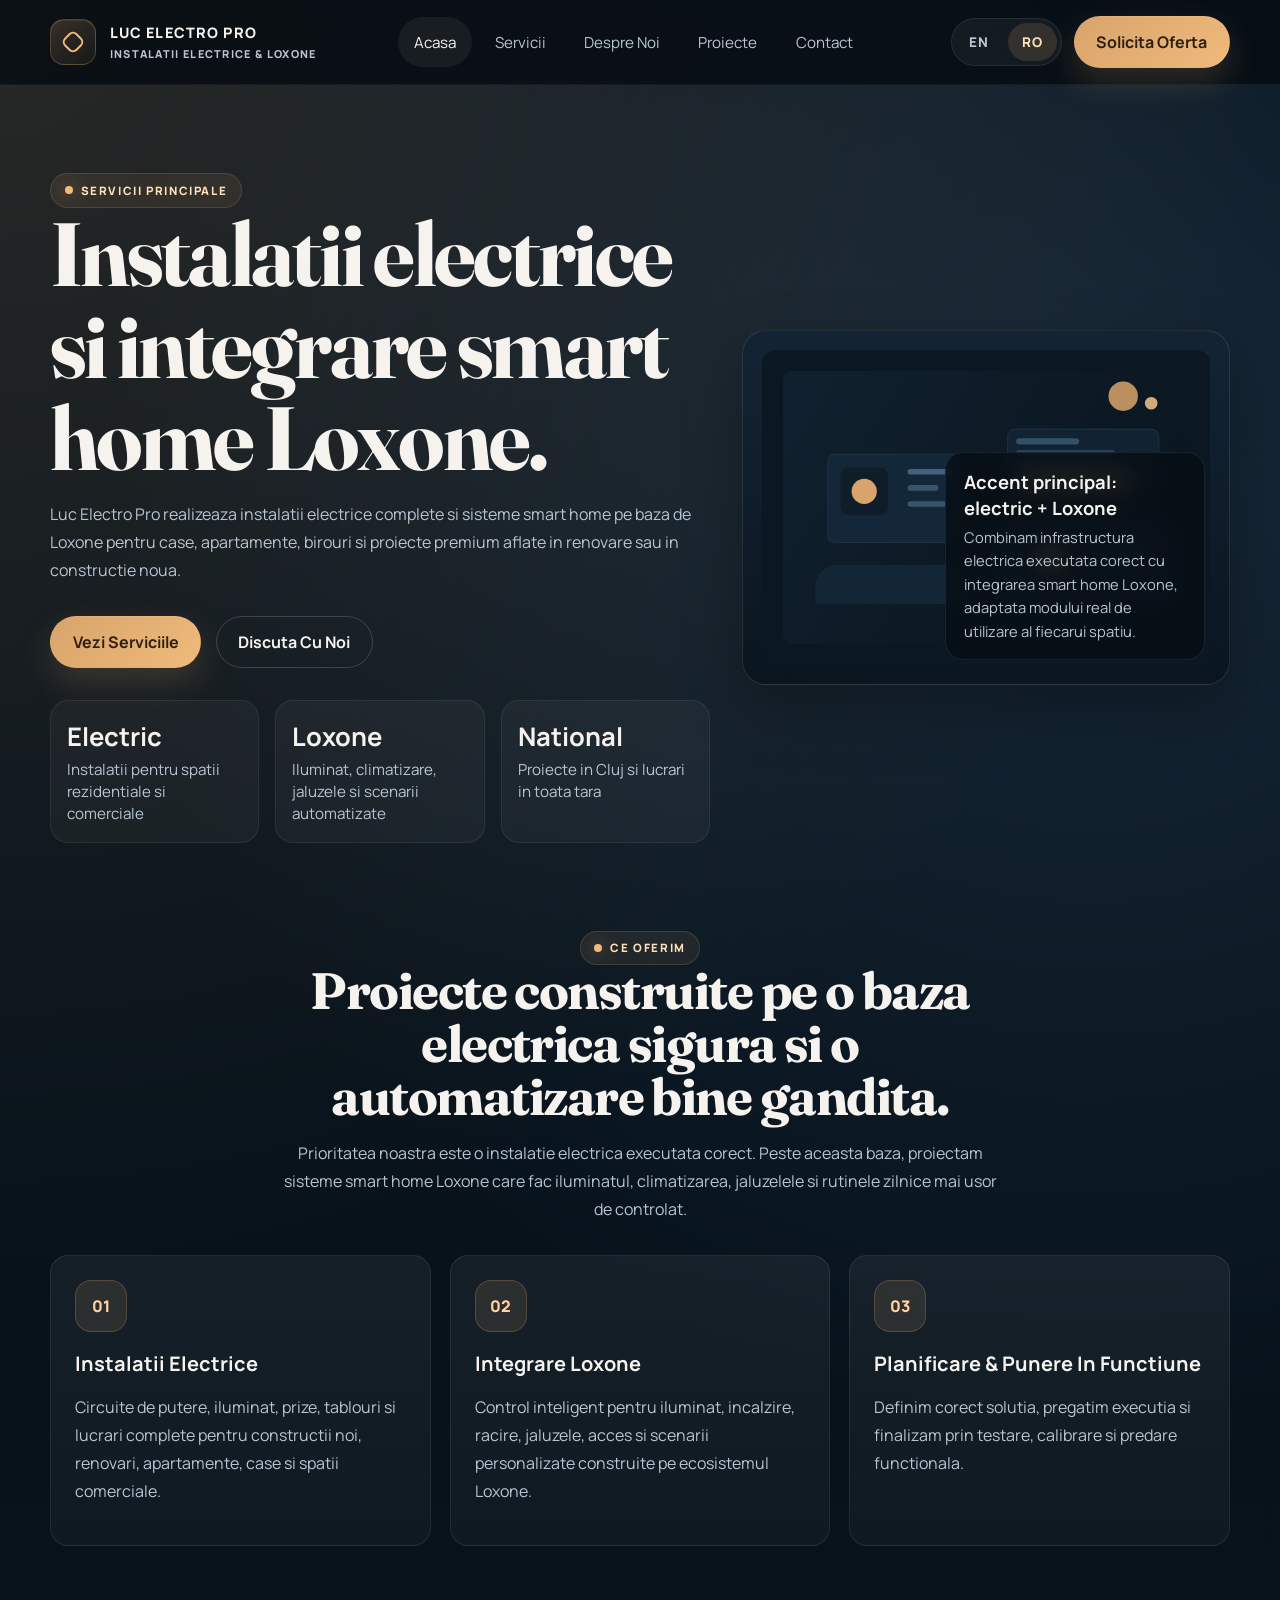
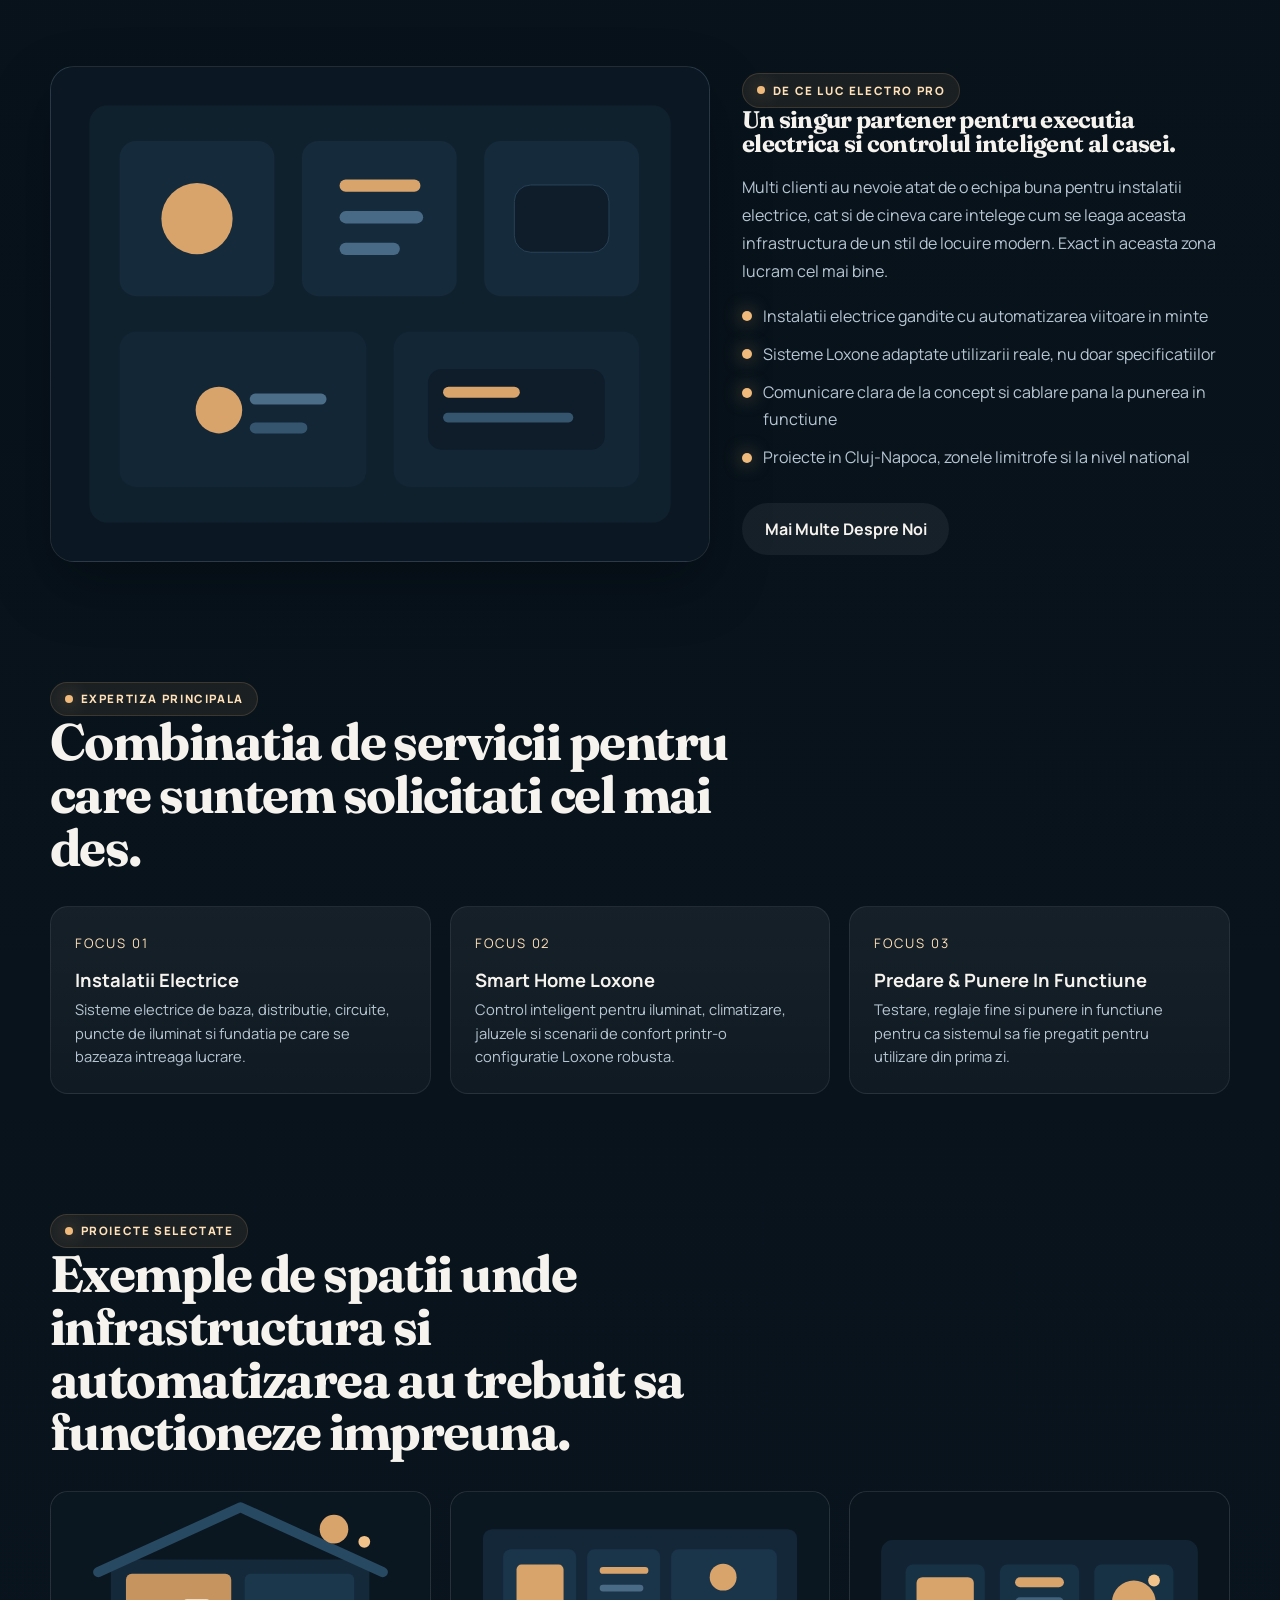
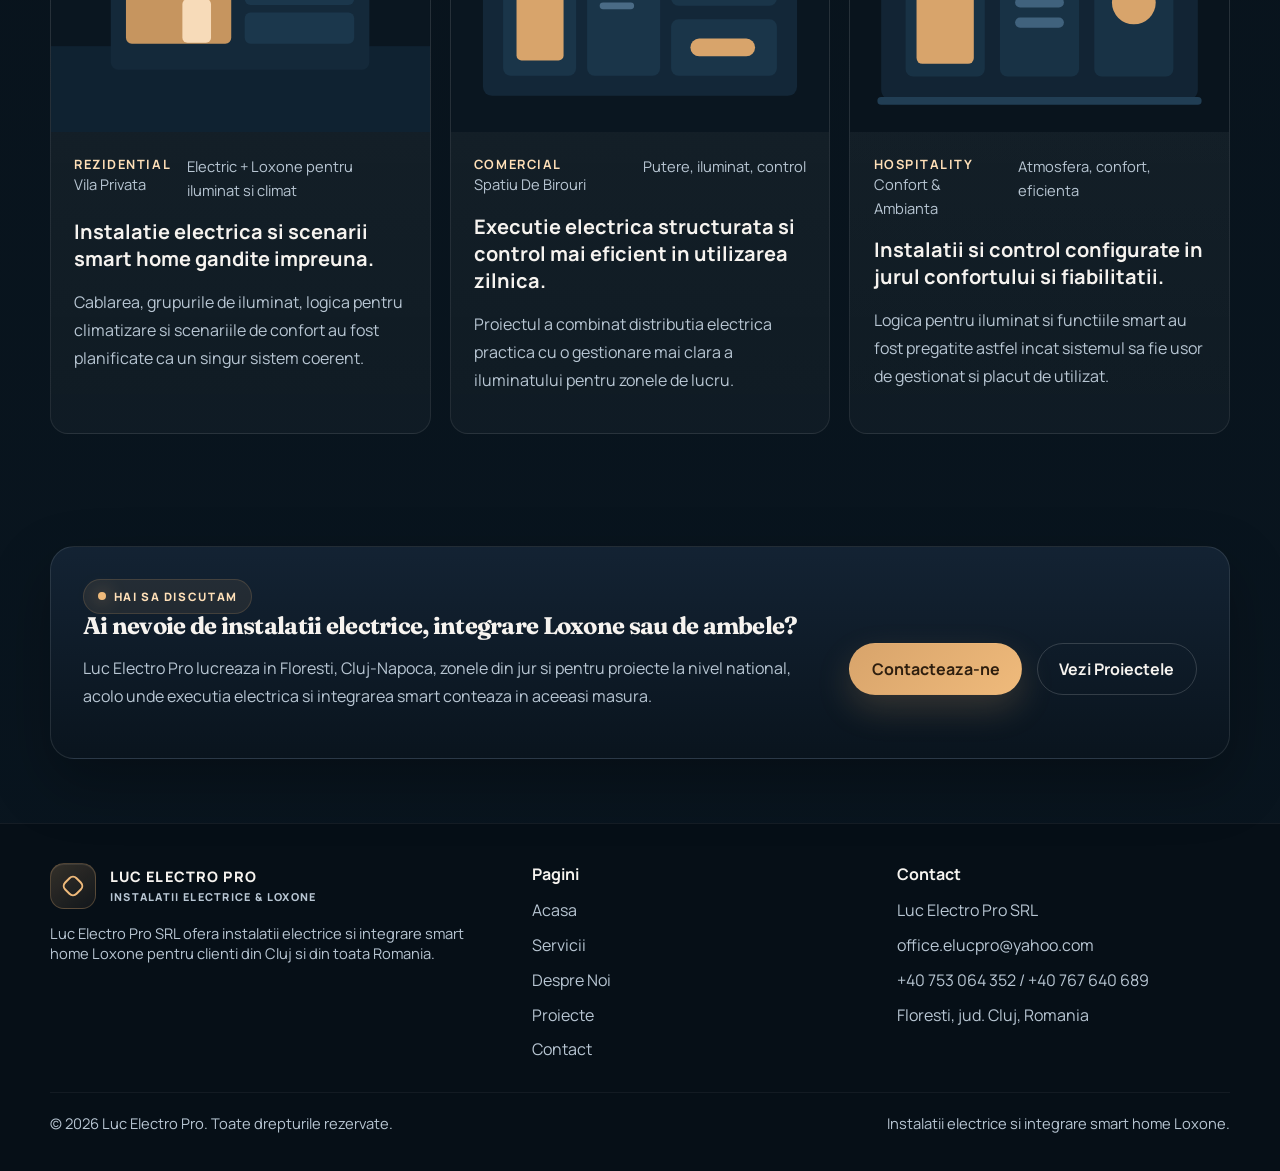
==== commit 11ba8c12: "fixed phone number" ====
--- a/index.html
+++ b/index.html
@@ -25,7 +25,7 @@
         "@type": "Electrician",
         "name": "Luc Electro Pro SRL",
         "email": "office.elucpro@yahoo.com",
-        "telephone": ["+40 753 064 352", "+40 767 640 678"],
+        "telephone": ["+40 753 064 352", "+40 767 640 689"],
         "address": {
           "@type": "PostalAddress",
           "streetAddress": "Strada Somesului nr. 2B, scara 1, ap.3",
@@ -346,7 +346,7 @@
               <ul class="footer-contact">
                 <li>Luc Electro Pro SRL</li>
                 <li>office.elucpro@yahoo.com</li>
-                <li>+40 753 064 352 / +40 767 640 678</li>
+                <li>+40 753 064 352 / +40 767 640 689</li>
                 <li>Floresti, jud. Cluj, Romania</li>
               </ul>
             </div>
